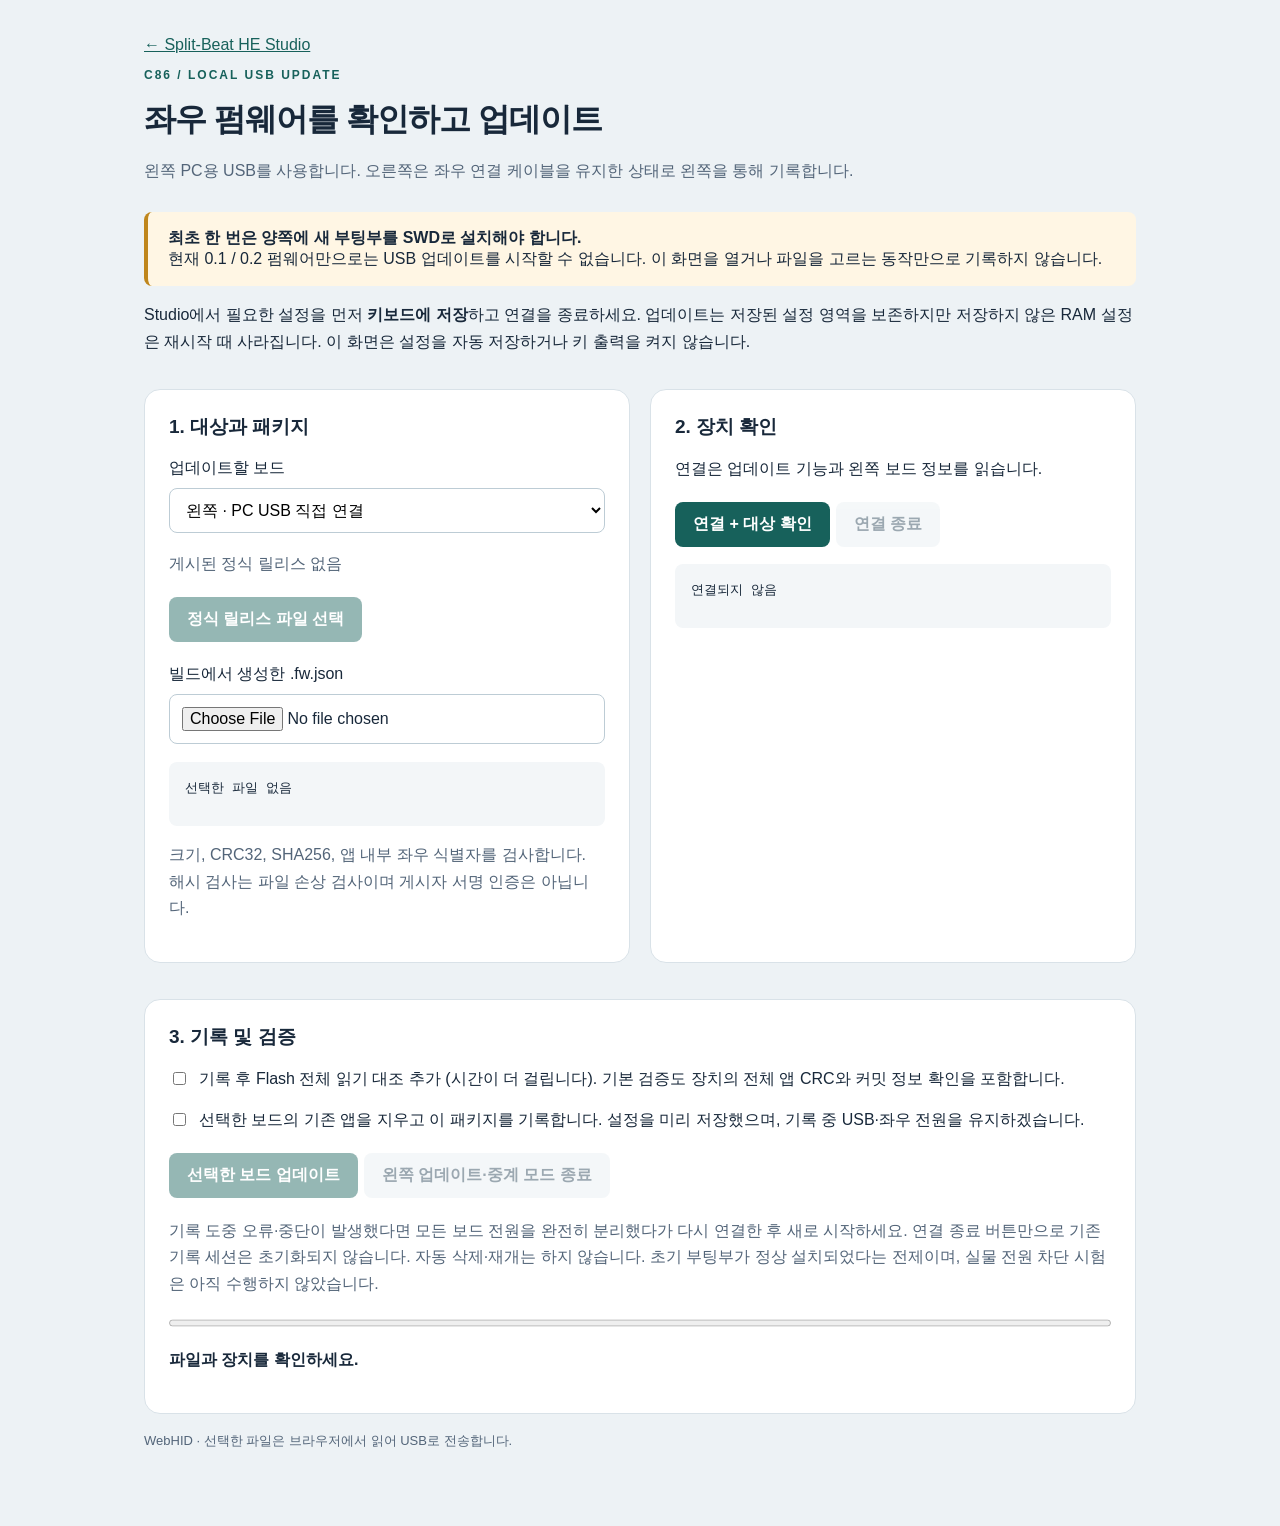
==== web/update.html @ e302b176 "Publish Split-Beat HE studio" ====
<!doctype html>
<html lang="ko">
<head>
  <meta charset="utf-8"><meta name="viewport" content="width=device-width,initial-scale=1">
  <title>C86 펌웨어 업데이트 · Split-Beat HE Studio</title>
  <style>
    :root{color-scheme:light;font-family:Inter,"Segoe UI",sans-serif;color:#18283a;background:#edf2f5}*{box-sizing:border-box}body{margin:0}main{max-width:1040px;margin:36px auto;padding:0 24px 40px}a{color:#17615b}header{margin-bottom:28px}h1{font-size:32px;letter-spacing:-1px;margin:10px 0}h2{font-size:19px;margin:0 0 16px}p{line-height:1.65}small,.muted{color:#536579}.eyebrow{font-size:12px;letter-spacing:2px;color:#17615b;font-weight:700}.grid{display:grid;grid-template-columns:1fr 1fr;gap:20px}.card{background:white;border:1px solid #d9e2e8;border-radius:16px;padding:24px;margin:18px 0}.notice{padding:16px 20px;border-left:4px solid #bf861c;background:#fff6e4;border-radius:8px}.field{display:grid;gap:9px;margin:18px 0}select,input[type=file]{font:inherit;padding:12px;border:1px solid #bdccd5;border-radius:8px;max-width:100%;background:white}button{font:inherit;font-weight:600;padding:12px 18px;border:0;border-radius:8px;background:#17615b;color:white;cursor:pointer;margin:4px 6px 4px 0}button.secondary{background:#e8eff2;color:#243f53}button:disabled{opacity:.45;cursor:not-allowed}.check{display:flex;gap:10px;align-items:flex-start;line-height:1.6;margin:16px 0}.check input{margin-top:6px}pre{font:13px/1.7 Consolas,monospace;white-space:pre-wrap;overflow-wrap:anywhere;background:#f3f6f8;padding:16px;border-radius:8px;min-height:64px}progress{width:100%;height:14px;accent-color:#17615b}#status{font-weight:600}#error{color:#a52323}footer{font-size:13px;color:#536579}@media(max-width:760px){.grid{grid-template-columns:1fr;gap:0}main{padding:0 16px}h1{font-size:26px}.card{padding:20px}}
  </style>
</head>
<body><main>
  <header><a href="./">← Split-Beat HE Studio</a><p class="eyebrow">C86 / LOCAL USB UPDATE</p><h1>좌우 펌웨어를 확인하고 업데이트</h1><p class="muted">왼쪽 PC용 USB를 사용합니다. 오른쪽은 좌우 연결 케이블을 유지한 상태로 왼쪽을 통해 기록합니다.</p></header>
  <div class="notice"><strong>최초 한 번은 양쪽에 새 부팅부를 SWD로 설치해야 합니다.</strong><br>현재 0.1 / 0.2 펌웨어만으로는 USB 업데이트를 시작할 수 없습니다. 이 화면을 열거나 파일을 고르는 동작만으로 기록하지 않습니다.</div>
  <p>Studio에서 필요한 설정을 먼저 <strong>키보드에 저장</strong>하고 연결을 종료하세요. 업데이트는 저장된 설정 영역을 보존하지만 저장하지 않은 RAM 설정은 재시작 때 사라집니다. 이 화면은 설정을 자동 저장하거나 키 출력을 켜지 않습니다.</p>
  <div class="grid">
    <section class="card"><h2>1. 대상과 패키지</h2>
      <label class="field">업데이트할 보드<select id="target"><option value="0">왼쪽 · PC USB 직접 연결</option><option value="1">오른쪽 · 왼쪽을 통한 중계</option></select></label>
      <p id="releaseStatus" class="muted" role="status">정식 릴리스 확인 중</p>
      <button id="releaseFile" type="button" disabled>정식 릴리스 파일 선택</button>
      <label class="field">빌드에서 생성한 .fw.json<input id="file" type="file" accept=".json,application/json"></label>
      <pre id="package">선택한 파일 없음</pre><p class="muted">크기, CRC32, SHA256, 앱 내부 좌우 식별자를 검사합니다. 해시 검사는 파일 손상 검사이며 게시자 서명 인증은 아닙니다.</p>
    </section>
    <section class="card"><h2>2. 장치 확인</h2><p id="inspectHint">연결은 업데이트 기능과 보드 정보를 읽습니다.</p>
      <button id="connect">연결 + 대상 확인</button><button id="disconnect" class="secondary" disabled>연결 종료</button>
      <pre id="device">연결되지 않음</pre>
    </section>
  </div>
  <section class="card"><h2>3. 기록 및 검증</h2>
    <label class="check"><input id="readback" type="checkbox">기록 후 Flash 전체 읽기 대조 추가 (시간이 더 걸립니다). 기본 검증도 장치의 전체 앱 CRC와 커밋 정보 확인을 포함합니다.</label>
    <label class="check"><input id="agree" type="checkbox">선택한 보드의 기존 앱을 지우고 이 패키지를 기록합니다. 설정을 미리 저장했으며, 기록 중 USB·좌우 전원을 유지하겠습니다.</label>
    <button id="update" disabled>선택한 보드 업데이트</button><button id="leave" class="secondary" disabled>왼쪽 업데이트·중계 모드 종료</button>
    <p class="muted">기록 도중 오류·중단이 발생했다면 모든 보드 전원을 완전히 분리했다가 다시 연결한 후 새로 시작하세요. 연결 종료 버튼만으로 기존 기록 세션은 초기화되지 않습니다. 자동 삭제·재개는 하지 않습니다. 초기 부팅부가 정상 설치되었다는 전제이며, 실물 전원 차단 시험은 아직 수행하지 않았습니다.</p>
    <progress id="progress" value="0" max="1"></progress><p id="status" role="status" aria-live="polite">파일과 장치를 확인하세요.</p><p id="error" role="alert"></p>
  </section>
  <footer>WebHID · 선택한 파일은 브라우저에서 읽어 USB로 전송합니다.</footer>
  <script type="module" src="updater.mjs?v=studio-release1"></script>
</main></body></html>
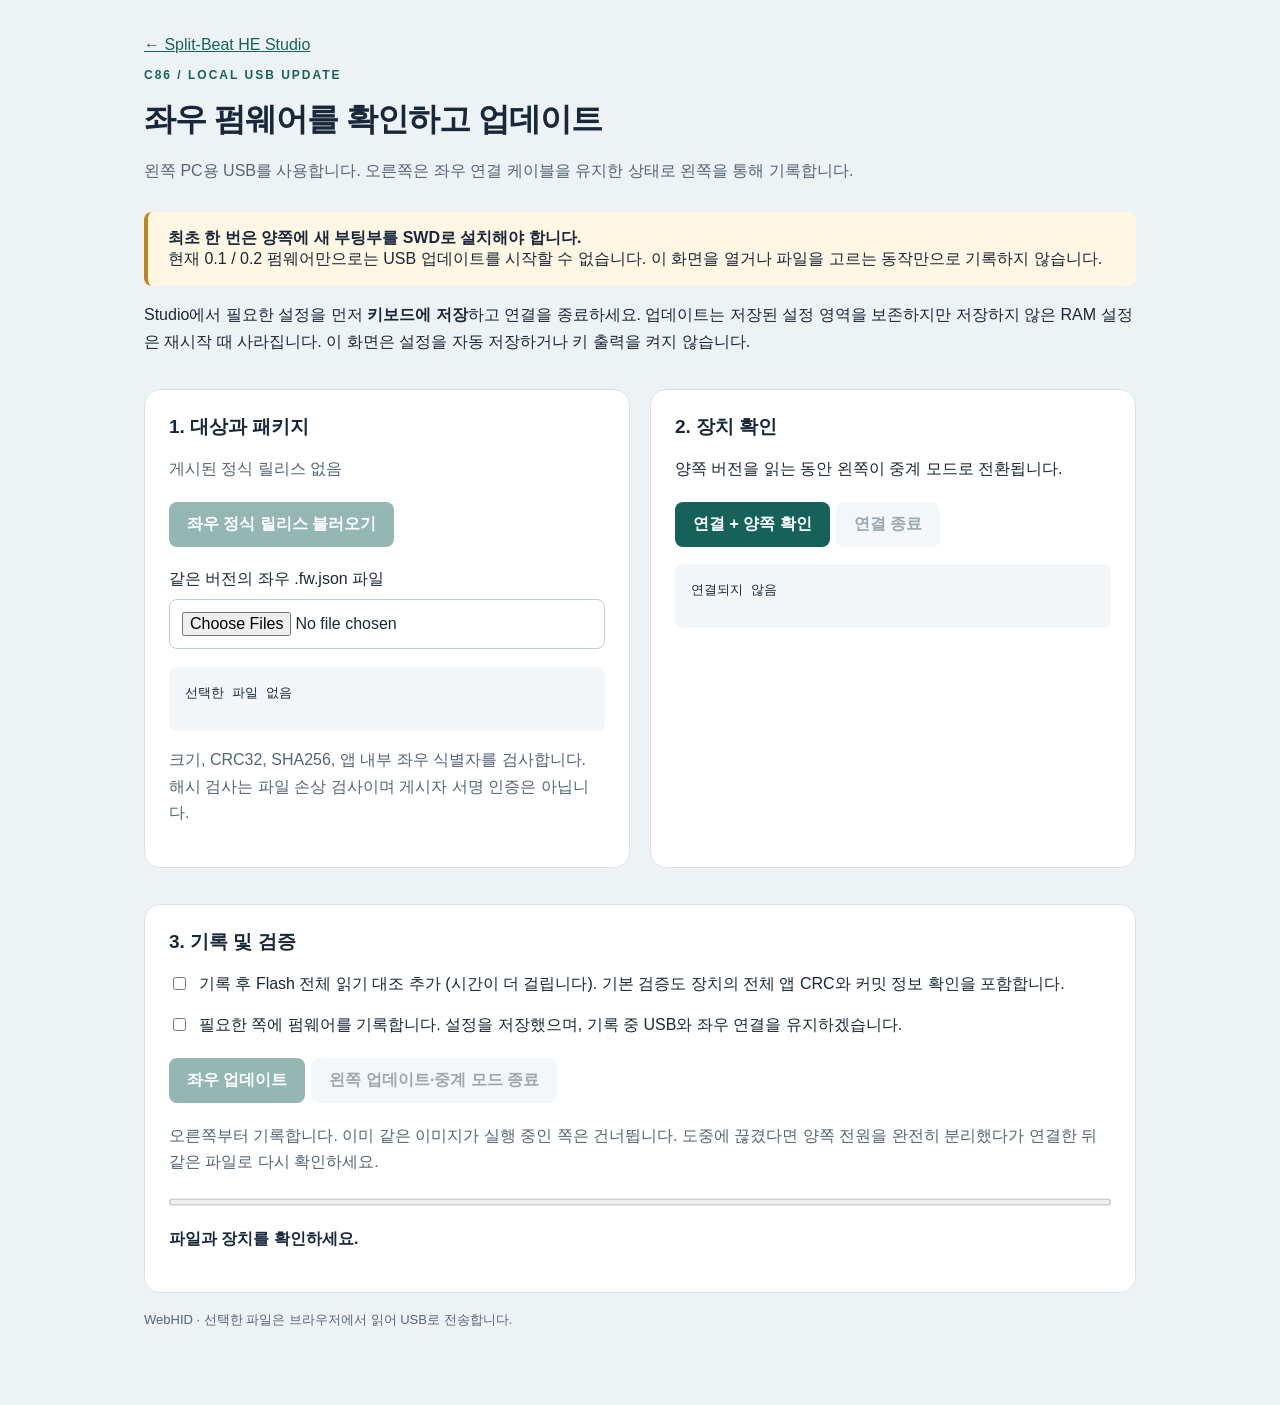
==== commit d67a8332: "Update C86 firmware as a matching left and right pair" ====
--- a/web/update.html
+++ b/web/update.html
@@ -13,24 +13,23 @@
   <p>Studio에서 필요한 설정을 먼저 <strong>키보드에 저장</strong>하고 연결을 종료하세요. 업데이트는 저장된 설정 영역을 보존하지만 저장하지 않은 RAM 설정은 재시작 때 사라집니다. 이 화면은 설정을 자동 저장하거나 키 출력을 켜지 않습니다.</p>
   <div class="grid">
     <section class="card"><h2>1. 대상과 패키지</h2>
-      <label class="field">업데이트할 보드<select id="target"><option value="0">왼쪽 · PC USB 직접 연결</option><option value="1">오른쪽 · 왼쪽을 통한 중계</option></select></label>
       <p id="releaseStatus" class="muted" role="status">정식 릴리스 확인 중</p>
-      <button id="releaseFile" type="button" disabled>정식 릴리스 파일 선택</button>
-      <label class="field">빌드에서 생성한 .fw.json<input id="file" type="file" accept=".json,application/json"></label>
+      <button id="releaseFile" type="button" disabled>좌우 정식 릴리스 불러오기</button>
+      <label class="field">같은 버전의 좌우 .fw.json 파일<input id="file" type="file" accept=".json,application/json" multiple></label>
       <pre id="package">선택한 파일 없음</pre><p class="muted">크기, CRC32, SHA256, 앱 내부 좌우 식별자를 검사합니다. 해시 검사는 파일 손상 검사이며 게시자 서명 인증은 아닙니다.</p>
     </section>
-    <section class="card"><h2>2. 장치 확인</h2><p id="inspectHint">연결은 업데이트 기능과 보드 정보를 읽습니다.</p>
-      <button id="connect">연결 + 대상 확인</button><button id="disconnect" class="secondary" disabled>연결 종료</button>
+    <section class="card"><h2>2. 장치 확인</h2><p>양쪽 버전을 읽는 동안 왼쪽이 중계 모드로 전환됩니다.</p>
+      <button id="connect">연결 + 양쪽 확인</button><button id="disconnect" class="secondary" disabled>연결 종료</button>
       <pre id="device">연결되지 않음</pre>
     </section>
   </div>
   <section class="card"><h2>3. 기록 및 검증</h2>
     <label class="check"><input id="readback" type="checkbox">기록 후 Flash 전체 읽기 대조 추가 (시간이 더 걸립니다). 기본 검증도 장치의 전체 앱 CRC와 커밋 정보 확인을 포함합니다.</label>
-    <label class="check"><input id="agree" type="checkbox">선택한 보드의 기존 앱을 지우고 이 패키지를 기록합니다. 설정을 미리 저장했으며, 기록 중 USB·좌우 전원을 유지하겠습니다.</label>
-    <button id="update" disabled>선택한 보드 업데이트</button><button id="leave" class="secondary" disabled>왼쪽 업데이트·중계 모드 종료</button>
-    <p class="muted">기록 도중 오류·중단이 발생했다면 모든 보드 전원을 완전히 분리했다가 다시 연결한 후 새로 시작하세요. 연결 종료 버튼만으로 기존 기록 세션은 초기화되지 않습니다. 자동 삭제·재개는 하지 않습니다. 초기 부팅부가 정상 설치되었다는 전제이며, 실물 전원 차단 시험은 아직 수행하지 않았습니다.</p>
+    <label class="check"><input id="agree" type="checkbox">필요한 쪽에 펌웨어를 기록합니다. 설정을 저장했으며, 기록 중 USB와 좌우 연결을 유지하겠습니다.</label>
+    <button id="update" disabled>좌우 업데이트</button><button id="leave" class="secondary" disabled>왼쪽 업데이트·중계 모드 종료</button>
+    <p class="muted">오른쪽부터 기록합니다. 이미 같은 이미지가 실행 중인 쪽은 건너뜁니다. 도중에 끊겼다면 양쪽 전원을 완전히 분리했다가 연결한 뒤 같은 파일로 다시 확인하세요.</p>
     <progress id="progress" value="0" max="1"></progress><p id="status" role="status" aria-live="polite">파일과 장치를 확인하세요.</p><p id="error" role="alert"></p>
   </section>
   <footer>WebHID · 선택한 파일은 브라우저에서 읽어 USB로 전송합니다.</footer>
-  <script type="module" src="updater.mjs?v=studio-release1"></script>
+  <script type="module" src="updater.mjs?v=studio-release2"></script>
 </main></body></html>
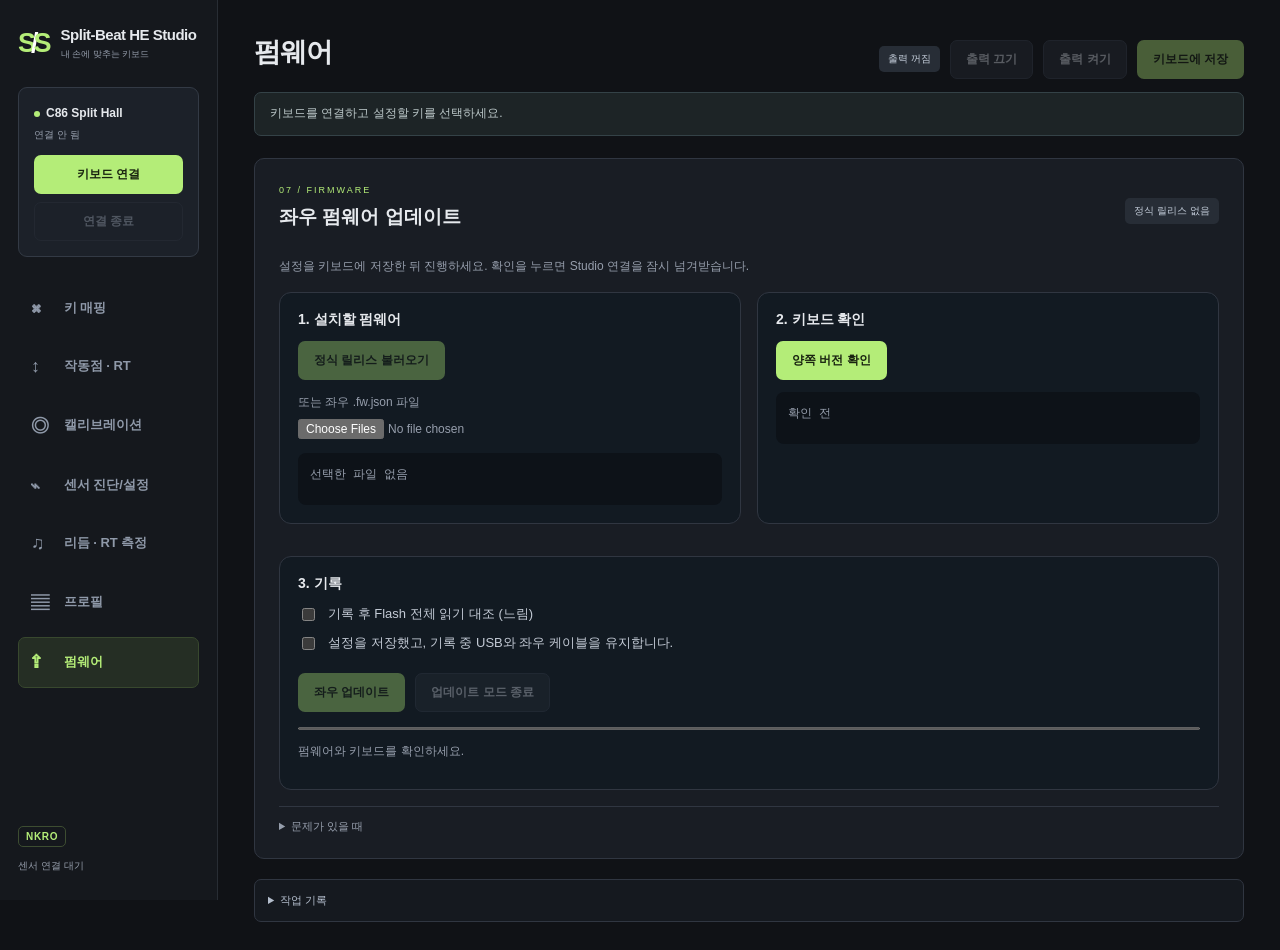
==== commit f326c6c5: "Update firmware from a Studio tab and trim long explanations Firmware update moves from update.html " ====
--- a/web/update.html
+++ b/web/update.html
@@ -2,34 +2,9 @@
 <html lang="ko">
 <head>
   <meta charset="utf-8"><meta name="viewport" content="width=device-width,initial-scale=1">
-  <title>C86 펌웨어 업데이트 · Split-Beat HE Studio</title>
-  <style>
-    :root{color-scheme:light;font-family:Inter,"Segoe UI",sans-serif;color:#18283a;background:#edf2f5}*{box-sizing:border-box}body{margin:0}main{max-width:1040px;margin:36px auto;padding:0 24px 40px}a{color:#17615b}header{margin-bottom:28px}h1{font-size:32px;letter-spacing:-1px;margin:10px 0}h2{font-size:19px;margin:0 0 16px}p{line-height:1.65}small,.muted{color:#536579}.eyebrow{font-size:12px;letter-spacing:2px;color:#17615b;font-weight:700}.grid{display:grid;grid-template-columns:1fr 1fr;gap:20px}.card{background:white;border:1px solid #d9e2e8;border-radius:16px;padding:24px;margin:18px 0}.notice{padding:16px 20px;border-left:4px solid #bf861c;background:#fff6e4;border-radius:8px}.field{display:grid;gap:9px;margin:18px 0}select,input[type=file]{font:inherit;padding:12px;border:1px solid #bdccd5;border-radius:8px;max-width:100%;background:white}button{font:inherit;font-weight:600;padding:12px 18px;border:0;border-radius:8px;background:#17615b;color:white;cursor:pointer;margin:4px 6px 4px 0}button.secondary{background:#e8eff2;color:#243f53}button:disabled{opacity:.45;cursor:not-allowed}.check{display:flex;gap:10px;align-items:flex-start;line-height:1.6;margin:16px 0}.check input{margin-top:6px}pre{font:13px/1.7 Consolas,monospace;white-space:pre-wrap;overflow-wrap:anywhere;background:#f3f6f8;padding:16px;border-radius:8px;min-height:64px}progress{width:100%;height:14px;accent-color:#17615b}#status{font-weight:600}#error{color:#a52323}footer{font-size:13px;color:#536579}@media(max-width:760px){.grid{grid-template-columns:1fr;gap:0}main{padding:0 16px}h1{font-size:26px}.card{padding:20px}}
-  </style>
+  <title>펌웨어 업데이트 · Split-Beat HE Studio</title>
+  <meta http-equiv="refresh" content="0; url=./#firmware">
+  <script>location.replace("./#firmware");</script>
 </head>
-<body><main>
-  <header><a href="./">← Split-Beat HE Studio</a><p class="eyebrow">C86 / LOCAL USB UPDATE</p><h1>좌우 펌웨어를 확인하고 업데이트</h1><p class="muted">왼쪽 PC용 USB를 사용합니다. 오른쪽은 좌우 연결 케이블을 유지한 상태로 왼쪽을 통해 기록합니다.</p></header>
-  <div class="notice"><strong>최초 한 번은 양쪽에 새 부팅부를 SWD로 설치해야 합니다.</strong><br>현재 0.1 / 0.2 펌웨어만으로는 USB 업데이트를 시작할 수 없습니다. 이 화면을 열거나 파일을 고르는 동작만으로 기록하지 않습니다.</div>
-  <p>Studio에서 필요한 설정을 먼저 <strong>키보드에 저장</strong>하고 연결을 종료하세요. 업데이트는 저장된 설정 영역을 보존하지만 저장하지 않은 RAM 설정은 재시작 때 사라집니다. 이 화면은 설정을 자동 저장하거나 키 출력을 켜지 않습니다.</p>
-  <div class="grid">
-    <section class="card"><h2>1. 대상과 패키지</h2>
-      <p id="releaseStatus" class="muted" role="status">정식 릴리스 확인 중</p>
-      <button id="releaseFile" type="button" disabled>좌우 정식 릴리스 불러오기</button>
-      <label class="field">같은 버전의 좌우 .fw.json 파일<input id="file" type="file" accept=".json,application/json" multiple></label>
-      <pre id="package">선택한 파일 없음</pre><p class="muted">크기, CRC32, SHA256, 앱 내부 좌우 식별자를 검사합니다. 해시 검사는 파일 손상 검사이며 게시자 서명 인증은 아닙니다.</p>
-    </section>
-    <section class="card"><h2>2. 장치 확인</h2><p>양쪽 버전을 읽는 동안 왼쪽이 중계 모드로 전환됩니다.</p>
-      <button id="connect">연결 + 양쪽 확인</button><button id="disconnect" class="secondary" disabled>연결 종료</button>
-      <pre id="device">연결되지 않음</pre>
-    </section>
-  </div>
-  <section class="card"><h2>3. 기록 및 검증</h2>
-    <label class="check"><input id="readback" type="checkbox">기록 후 Flash 전체 읽기 대조 추가 (시간이 더 걸립니다). 기본 검증도 장치의 전체 앱 CRC와 커밋 정보 확인을 포함합니다.</label>
-    <label class="check"><input id="agree" type="checkbox">필요한 쪽에 펌웨어를 기록합니다. 설정을 저장했으며, 기록 중 USB와 좌우 연결을 유지하겠습니다.</label>
-    <button id="update" disabled>좌우 업데이트</button><button id="leave" class="secondary" disabled>왼쪽 업데이트·중계 모드 종료</button>
-    <p class="muted">오른쪽부터 기록합니다. 이미 같은 이미지가 실행 중인 쪽은 건너뜁니다. 도중에 끊겼다면 양쪽 전원을 완전히 분리했다가 연결한 뒤 같은 파일로 다시 확인하세요.</p>
-    <progress id="progress" value="0" max="1"></progress><p id="status" role="status" aria-live="polite">파일과 장치를 확인하세요.</p><p id="error" role="alert"></p>
-  </section>
-  <footer>WebHID · 선택한 파일은 브라우저에서 읽어 USB로 전송합니다.</footer>
-  <script type="module" src="updater.mjs?v=studio-release2"></script>
-</main></body></html>
+<body><p>펌웨어 업데이트는 Studio의 <a href="./#firmware">펌웨어</a> 탭으로 옮겼습니다.</p></body>
+</html>
